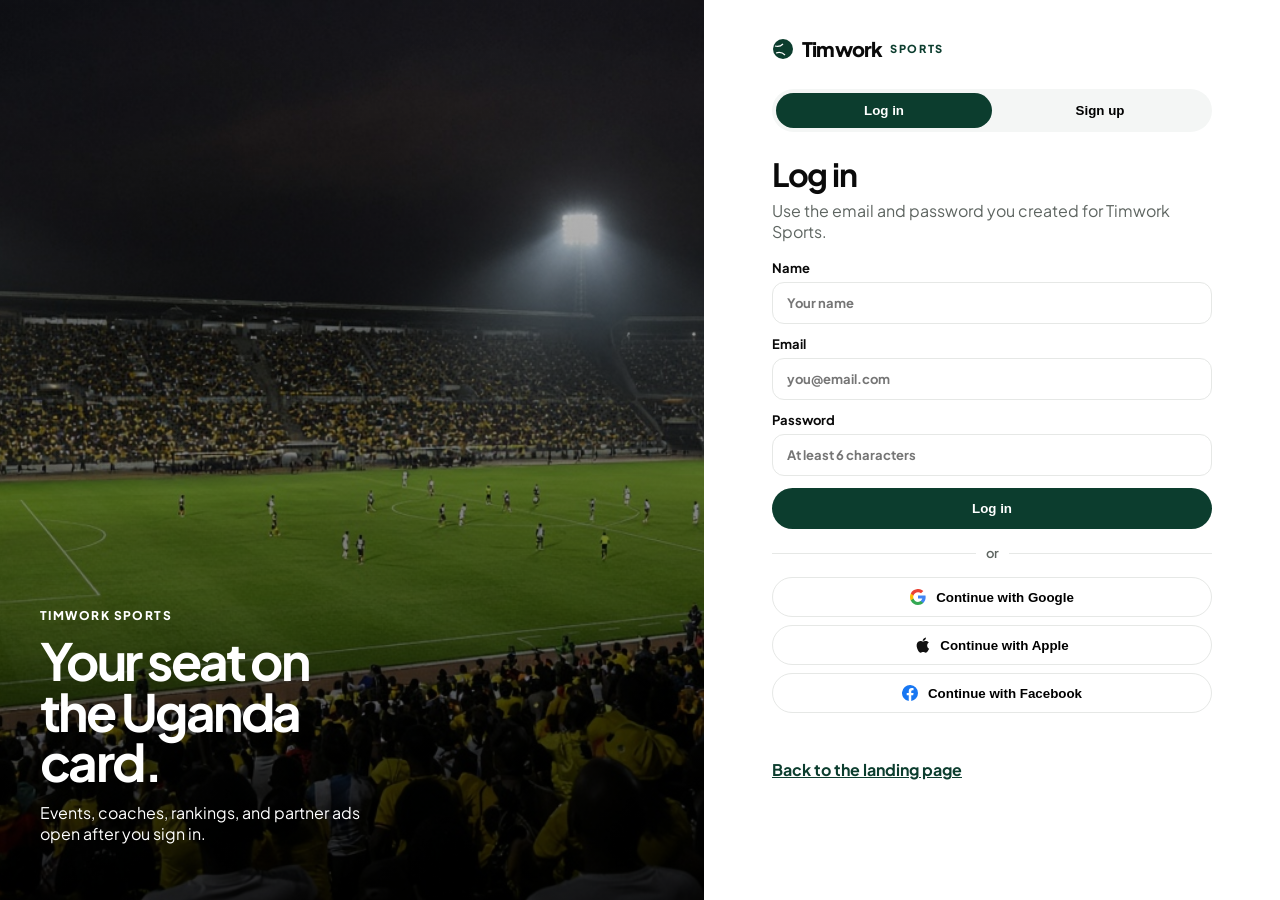
==== auth.html @ cdbce41a "Add the Timwork Sports site and keep the Crested Pass apps in one repo. The landing page, sign-up, a" ====
<!DOCTYPE html>
<html lang="en">
<head>
  <meta charset="UTF-8">
  <meta name="viewport" content="width=device-width, initial-scale=1">
  <title>Sign in · Timwork Sports</title>
  <meta name="theme-color" content="#ffffff">
  <link rel="preconnect" href="https://fonts.googleapis.com">
  <link rel="preconnect" href="https://fonts.gstatic.com" crossorigin>
  <link href="https://fonts.googleapis.com/css2?family=Plus+Jakarta+Sans:wght@400;500;600;700;800&display=swap" rel="stylesheet">
  <style>
    :root { --green: #0c3d2e; --green-dark: #07261c; --ink: #0a0a0a; --muted: #5e6561; --line: #e6e8e6; --soft: #f4f6f5; }
    * { box-sizing: border-box; }
    body { margin: 0; min-height: 100vh; font-family: "Plus Jakarta Sans", system-ui, sans-serif; color: var(--ink); background: #fff; overflow-x: clip; }
    input, select, button { max-width: 100%; }
    a { color: var(--green); font-weight: 700; }
    .split { min-height: 100vh; display: grid; grid-template-columns: 1.1fr 0.9fr; }
    .visual {
      background: #111 center/cover no-repeat;
      position: relative; color: #fff; display: flex; align-items: flex-end; padding: 40px;
    }
    .visual::after { content: ""; position: absolute; inset: 0; background: linear-gradient(180deg, rgba(0,0,0,.15), rgba(0,0,0,.72)); }
    .visual div { position: relative; z-index: 1; max-width: 28ch; }
    .visual h1 { margin: 8px 0; font-size: clamp(36px, 4vw, 56px); letter-spacing: -0.05em; line-height: .98; }
    .kicker { letter-spacing: .12em; text-transform: uppercase; font-size: 12px; font-weight: 800; }
    .panel { display: flex; align-items: flex-start; justify-content: center; padding: 36px 24px; overflow: auto; }
    form, .follow { width: min(440px, 100%); }
    .brand { display: flex; align-items: center; gap: 8px; font-weight: 800; letter-spacing: -0.04em; font-size: 20px; margin-bottom: 28px; color: inherit; text-decoration: none; }
    .brand small { color: var(--green); font-size: 11px; letter-spacing: .14em; }
    .switch { display: grid; grid-template-columns: 1fr 1fr; background: var(--soft); border-radius: 999px; padding: 4px; margin-bottom: 22px; }
    .switch button { border: 0; background: transparent; border-radius: 999px; padding: 10px; font-weight: 700; cursor: pointer; }
    .switch button.on { background: var(--green); color: #fff; }
    h2 { margin: 0 0 6px; letter-spacing: -0.04em; font-size: 32px; }
    .lead { margin: 0 0 18px; color: var(--muted); }
    label { display: grid; gap: 6px; font-size: 13px; font-weight: 700; margin-bottom: 12px; }
    input { border: 1px solid var(--line); border-radius: 12px; padding: 12px 14px; font: inherit; }
    input:focus { outline: 2px solid var(--green); border-color: transparent; }
    .btn { width: 100%; border: 0; border-radius: 999px; background: var(--green); color: #fff; font-weight: 700; padding: 13px; cursor: pointer; }
    .btn:hover { background: var(--green-dark); }
    .note { min-height: 1.3em; margin: 10px 0 0; font-size: 14px; color: #9b1c1c; }
    .note.ok { color: var(--green); }
    .back { display: inline-block; margin-top: 18px; }
    .or { display: grid; grid-template-columns: 1fr auto 1fr; align-items: center; gap: 10px; margin: 16px 0; color: var(--muted); font-size: 13px; font-weight: 600; }
    .or::before, .or::after { content: ""; height: 1px; background: var(--line); }
    .socials { display: grid; gap: 8px; }
    .social {
      width: 100%; border: 1px solid var(--line); background: #fff; border-radius: 999px;
      padding: 11px 14px; font-weight: 700; cursor: pointer; display: flex; align-items: center; justify-content: center; gap: 10px;
    }
    .social:hover { background: var(--soft); }
    .choices { display: flex; flex-wrap: wrap; gap: 8px; margin-bottom: 14px; }
    .choices button, .choices label {
      border: 1px solid var(--line); background: #fff; border-radius: 999px; padding: 8px 12px;
      font-weight: 700; font-size: 13px; cursor: pointer;
    }
    .choices button.on { background: var(--green); color: #fff; border-color: var(--green); }
    select { border: 1px solid var(--line); border-radius: 12px; padding: 12px 14px; font: inherit; width: 100%; background: #fff; }
    select:focus { outline: 2px solid var(--green); }
    .steps { display: flex; gap: 6px; margin-bottom: 14px; }
    .steps i { width: 28px; height: 4px; border-radius: 99px; background: var(--line); }
    .steps i.on { background: var(--green); }
    .follow { display: none; }
    .follow.show { display: block; }
    @media (max-width: 860px) {
      .split { grid-template-columns: 1fr; }
      .visual { min-height: 240px; }
    }
  </style>
</head>
<body>
  <div class="split">
    <aside class="visual" style="background-image:url('images/ug-hero-match.png')">
      <div>
        <p class="kicker">Timwork Sports</p>
        <h1>Your seat on the Uganda card.</h1>
        <p>Events, coaches, rankings, and partner ads open after you sign in.</p>
      </div>
    </aside>
    <main class="panel">
      <form id="form">
        <a class="brand" href="index.html">
          <svg width="22" height="22" viewBox="0 0 22 22" aria-hidden="true"><circle cx="11" cy="11" r="10" fill="#0c3d2e"/><path d="M3 8c3 1 5 1 8-2M4 15c3-1 6-1 9 2" stroke="#fff" stroke-width="1.2" fill="none"/></svg>
          Timwork <small>SPORTS</small>
        </a>
        <div class="switch" role="tablist">
          <button type="button" id="tabLogin" role="tab">Log in</button>
          <button type="button" id="tabSignup" role="tab">Sign up</button>
        </div>
        <h2 id="title">Log in</h2>
        <p class="lead" id="lead">Use the email and password you created for Timwork Sports.</p>
        <label id="nameLabel">Name<input name="name" autocomplete="name" placeholder="Your name"></label>
        <label>Email<input name="email" type="email" required autocomplete="email" placeholder="you@email.com"></label>
        <label>Password<input name="password" type="password" required minlength="6" autocomplete="current-password" placeholder="At least 6 characters"></label>
        <button class="btn" type="submit" id="submit">Log in</button>
        <div class="or">or</div>
        <div class="socials">
          <button class="social" type="button" data-provider="Google">
            <svg width="16" height="16" viewBox="0 0 18 18" aria-hidden="true"><path fill="#4285F4" d="M17.6 9.2c0-.6-.1-1.2-.2-1.8H9v3.4h4.8a4.1 4.1 0 0 1-1.8 2.7v2.2h2.9c1.7-1.6 2.7-3.9 2.7-6.5z"/><path fill="#34A853" d="M9 18c2.4 0 4.5-.8 6-2.2l-2.9-2.2c-.8.6-1.9.9-3.1.9-2.4 0-4.4-1.6-5.1-3.8H.9v2.3A9 9 0 0 0 9 18z"/><path fill="#FBBC05" d="M3.9 10.7A5.4 5.4 0 0 1 3.6 9c0-.6.1-1.2.3-1.7V5H.9A9 9 0 0 0 0 9c0 1.4.3 2.8.9 4l3-2.3z"/><path fill="#EA4335" d="M9 3.6c1.3 0 2.5.5 3.4 1.3l2.6-2.6A9 9 0 0 0 .9 5l3 2.3C4.6 5.2 6.6 3.6 9 3.6z"/></svg>
            Continue with Google
          </button>
          <button class="social" type="button" data-provider="Apple">
            <svg width="15" height="16" viewBox="0 0 16 18" aria-hidden="true"><path fill="#111" d="M13.2 9.5c0-2.2 1.8-3.3 1.9-3.4-1-1.5-2.6-1.7-3.2-1.7-1.4-.1-2.6.8-3.3.8s-1.7-.8-2.9-.8c-1.5 0-2.8.9-3.6 2.2-1.5 2.7-.4 6.6 1.1 8.8.7 1.1 1.6 2.3 2.7 2.2 1.1 0 1.5-.7 2.8-.7s1.7.7 2.9.7 1.9-1.1 2.6-2.1c.8-1.2 1.1-2.3 1.2-2.4-.1 0-2.2-.8-2.2-3.6zM11 3.2c.6-.7 1-1.7.9-2.7-1 .1-2.1.6-2.7 1.4-.6.7-1.1 1.7-.9 2.6 1 .1 2.1-.5 2.7-1.3z"/></svg>
            Continue with Apple
          </button>
          <button class="social" type="button" data-provider="Facebook">
            <svg width="16" height="16" viewBox="0 0 18 18" aria-hidden="true"><path fill="#1877F2" d="M18 9a9 9 0 1 0-10.4 8.9v-6.3H5.3V9h2.3V7c0-2.3 1.3-3.5 3.4-3.5 1 0 2 .2 2 .2v2.2h-1.1c-1.1 0-1.5.7-1.5 1.4V9h2.6l-.4 2.6h-2.2v6.3A9 9 0 0 0 18 9z"/></svg>
            Continue with Facebook
          </button>
        </div>
        <p class="note" id="note" role="status"></p>
        <a class="back" href="index.html">Back to the landing page</a>
      </form>
      <form class="follow" id="follow">
        <a class="brand" href="index.html">
          <svg width="22" height="22" viewBox="0 0 22 22" aria-hidden="true"><circle cx="11" cy="11" r="10" fill="#0c3d2e"/><path d="M3 8c3 1 5 1 8-2M4 15c3-1 6-1 9 2" stroke="#fff" stroke-width="1.2" fill="none"/></svg>
          Timwork <small>SPORTS</small>
        </a>
        <div class="steps" aria-hidden="true"><i class="on"></i><i class="on"></i></div>
        <h2>A few details</h2>
        <p class="lead">So the card opens on the sports you actually follow.</p>
        <p style="margin:0 0 8px;font-size:13px;font-weight:700">Which sports?</p>
        <div class="choices" id="sports">
          <button type="button" data-sport="Football">Football</button>
          <button type="button" data-sport="Basketball">Basketball</button>
          <button type="button" data-sport="Tennis">Tennis</button>
          <button type="button" data-sport="Boxing">Boxing</button>
          <button type="button" data-sport="Swimming">Swimming</button>
          <button type="button" data-sport="Athletics">Athletics</button>
        </div>
        <label>You are
          <select name="role">
            <option>Athlete</option>
            <option>Fan</option>
            <option>Coach</option>
            <option>Parent</option>
          </select>
        </label>
        <label>Home city
          <select name="city">
            <option>Kampala</option>
            <option>Entebbe</option>
            <option>Jinja</option>
            <option>Gulu</option>
          </select>
        </label>
        <p style="margin:0 0 8px;font-size:13px;font-weight:700">How did you hear about Timwork Sports?</p>
        <div class="choices" id="source">
          <button type="button" data-source="A friend">A friend</button>
          <button type="button" data-source="Instagram">Instagram</button>
          <button type="button" data-source="At the stadium">At the stadium</button>
          <button type="button" data-source="A coach">A coach</button>
          <button type="button" data-source="Search">Search</button>
          <button type="button" data-source="Other">Other</button>
        </div>
        <button class="btn" type="submit">Open the card</button>
        <p class="note" id="followNote" role="status"></p>
      </form>
    </main>
  </div>
  <script>
    const params = new URLSearchParams(location.search);
    let mode = params.get("mode") === "signup" ? "signup" : "login";
    const form = document.getElementById("form");
    const note = document.getElementById("note");
    const nameLabel = document.getElementById("nameLabel");
    const usersKey = "timwork_users";

    function users() {
      return JSON.parse(localStorage.getItem(usersKey) || "[]");
    }
    function saveUsers(list) {
      localStorage.setItem(usersKey, JSON.stringify(list));
    }
    function paint() {
      const signup = mode === "signup";
      document.getElementById("tabLogin").classList.toggle("on", !signup);
      document.getElementById("tabSignup").classList.toggle("on", signup);
      document.getElementById("title").textContent = signup ? "Create your account" : "Log in";
      document.getElementById("lead").textContent = signup
        ? "One account opens events, the shop, coaches, rankings, and ads."
        : "Use the email and password you created for Timwork Sports.";
      document.getElementById("submit").textContent = signup ? "Sign up" : "Log in";
      nameLabel.hidden = !signup;
      nameLabel.querySelector("input").required = signup;
      form.password.autocomplete = signup ? "new-password" : "current-password";
      note.textContent = "";
      note.className = "note";
      history.replaceState(null, "", "auth.html?mode=" + mode);
    }
    document.getElementById("tabLogin").onclick = () => { mode = "login"; paint(); };
    document.getElementById("tabSignup").onclick = () => { mode = "signup"; paint(); };

    let pending = null;
    let heard = "";
    const pickedSports = new Set();

    function sessionFor(user) {
      localStorage.setItem("timwork_session", JSON.stringify({
        name: user.name,
        email: user.email,
        sports: user.sports || [],
        role: user.role || "",
        city: user.city || "",
        heard: user.heard || "",
        provider: user.provider || "email"
      }));
    }
    function showFollow(user) {
      pending = user;
      form.hidden = true;
      document.getElementById("follow").classList.add("show");
    }
    function finish(user) {
      if (user.profile) {
        sessionFor(user);
        location.href = "timworksports.html";
        return;
      }
      showFollow(user);
    }

    form.addEventListener("submit", (event) => {
      event.preventDefault();
      const email = form.email.value.trim().toLowerCase();
      const password = form.password.value;
      const list = users();
      if (mode === "signup") {
        const name = form.name.value.trim();
        if (name.length < 2) {
          note.textContent = "Add your name.";
          return;
        }
        if (list.some((user) => user.email === email)) {
          note.textContent = "That email already has an account. Log in instead.";
          return;
        }
        const user = { name, email, password, provider: "email", profile: false };
        list.push(user);
        saveUsers(list);
        showFollow(user);
        return;
      }
      const found = list.find((user) => user.email === email && user.password === password);
      if (!found) {
        note.textContent = "Email or password does not match. Sign up if you are new.";
        return;
      }
      finish(found);
    });

    document.querySelectorAll(".social").forEach((button) => {
      button.addEventListener("click", () => {
        const provider = button.dataset.provider;
        const email = form.email.value.trim().toLowerCase();
        const name = form.name.value.trim();
        const list = users();
        if (!email || !email.includes("@")) {
          mode = "signup";
          paint();
          note.textContent = "Add your name and email, then continue with " + provider + ".";
          form.email.focus();
          return;
        }
        const existing = list.find((user) => user.email === email);
        if (existing) {
          existing.provider = provider;
          saveUsers(list);
          finish(existing);
          return;
        }
        if (name.length < 2) {
          mode = "signup";
          paint();
          note.textContent = "Add your name, then continue with " + provider + ".";
          form.name.focus();
          return;
        }
        const user = { name, email, password: "social-" + provider, provider, profile: false };
        list.push(user);
        saveUsers(list);
        showFollow(user);
      });
    });

    document.getElementById("sports").addEventListener("click", (event) => {
      const button = event.target.closest("button");
      if (!button) return;
      const sport = button.dataset.sport;
      if (pickedSports.has(sport)) pickedSports.delete(sport);
      else pickedSports.add(sport);
      button.classList.toggle("on", pickedSports.has(sport));
    });

    document.getElementById("source").addEventListener("click", (event) => {
      const button = event.target.closest("button");
      if (!button) return;
      heard = button.dataset.source;
      document.querySelectorAll("#source button").forEach((item) => item.classList.toggle("on", item === button));
    });

    document.getElementById("follow").addEventListener("submit", (event) => {
      event.preventDefault();
      const followNote = document.getElementById("followNote");
      const sports = [...pickedSports];
      if (!sports.length) {
        followNote.textContent = "Pick at least one sport.";
        return;
      }
      if (!heard) {
        followNote.textContent = "Tell us how you heard about the app.";
        return;
      }
      const profile = {
        sports,
        role: event.target.role.value,
        city: event.target.city.value,
        heard,
        profile: true
      };
      const list = users().map((user) => user.email === pending.email ? { ...user, ...profile } : user);
      saveUsers(list);
      sessionFor(list.find((user) => user.email === pending.email));
      location.href = "timworksports.html";
    });

    if (JSON.parse(localStorage.getItem("timwork_session") || "null")) {
      location.replace("timworksports.html");
    }
    paint();
  </script>
</body>
</html>
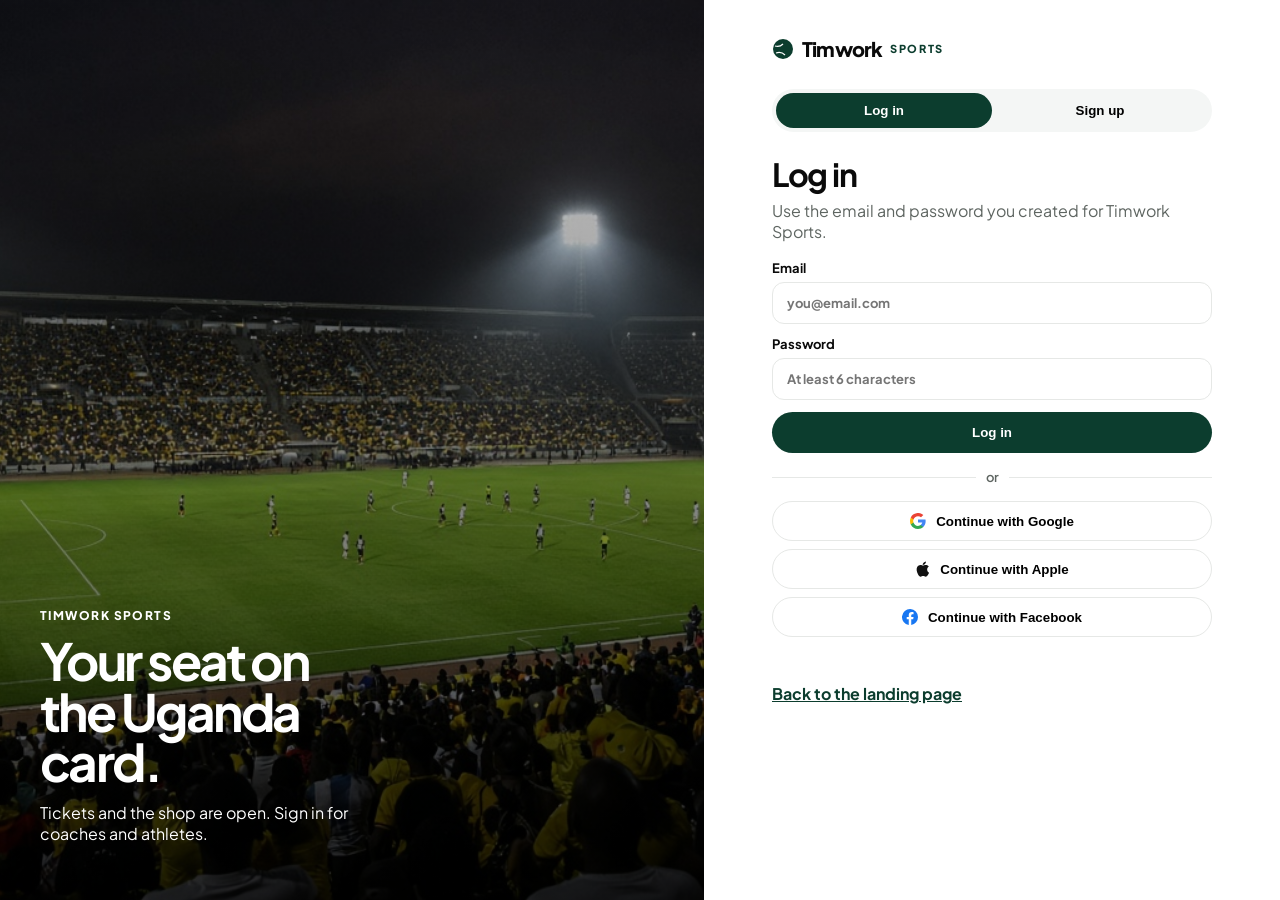
==== commit 5701856c: "Open tickets and the shop to guests, and add athlete follows plus notifications in the Android app. " ====
--- a/auth.html
+++ b/auth.html
@@ -8,6 +8,7 @@
   <link rel="preconnect" href="https://fonts.googleapis.com">
   <link rel="preconnect" href="https://fonts.gstatic.com" crossorigin>
   <link href="https://fonts.googleapis.com/css2?family=Plus+Jakarta+Sans:wght@400;500;600;700;800&display=swap" rel="stylesheet">
+  <link rel="stylesheet" href="ui.css">
   <style>
     :root { --green: #0c3d2e; --green-dark: #07261c; --ink: #0a0a0a; --muted: #5e6561; --line: #e6e8e6; --soft: #f4f6f5; }
     * { box-sizing: border-box; }
@@ -73,7 +74,7 @@
       <div>
         <p class="kicker">Timwork Sports</p>
         <h1>Your seat on the Uganda card.</h1>
-        <p>Events, coaches, rankings, and partner ads open after you sign in.</p>
+        <p>Tickets and the shop are open. Sign in for coaches and athletes.</p>
       </div>
     </aside>
     <main class="panel">
@@ -177,7 +178,7 @@
       document.getElementById("tabSignup").classList.toggle("on", signup);
       document.getElementById("title").textContent = signup ? "Create your account" : "Log in";
       document.getElementById("lead").textContent = signup
-        ? "One account opens events, the shop, coaches, rankings, and ads."
+        ? "An account opens coaches and athlete profiles. Tickets and the shop stay open without one."
         : "Use the email and password you created for Timwork Sports.";
       document.getElementById("submit").textContent = signup ? "Sign up" : "Log in";
       nameLabel.hidden = !signup;
@@ -185,7 +186,8 @@
       form.password.autocomplete = signup ? "new-password" : "current-password";
       note.textContent = "";
       note.className = "note";
-      history.replaceState(null, "", "auth.html?mode=" + mode);
+      const next = new URLSearchParams(location.search).get("next");
+      history.replaceState(null, "", "auth.html?mode=" + mode + (next ? "&next=" + encodeURIComponent(next) : ""));
     }
     document.getElementById("tabLogin").onclick = () => { mode = "login"; paint(); };
     document.getElementById("tabSignup").onclick = () => { mode = "signup"; paint(); };
@@ -210,10 +212,14 @@
       form.hidden = true;
       document.getElementById("follow").classList.add("show");
     }
+    function afterAuth() {
+      const next = new URLSearchParams(location.search).get("next") || "";
+      location.href = /^(detail|feed|timworksports)\.html([?#]|$)/.test(next) ? next : "timworksports.html";
+    }
     function finish(user) {
       if (user.profile) {
         sessionFor(user);
-        location.href = "timworksports.html";
+        afterAuth();
         return;
       }
       showFollow(user);
@@ -251,34 +257,22 @@
     document.querySelectorAll(".social").forEach((button) => {
       button.addEventListener("click", () => {
         const provider = button.dataset.provider;
-        const email = form.email.value.trim().toLowerCase();
-        const name = form.name.value.trim();
-        const list = users();
-        if (!email || !email.includes("@")) {
-          mode = "signup";
-          paint();
-          note.textContent = "Add your name and email, then continue with " + provider + ".";
-          form.email.focus();
-          return;
-        }
-        const existing = list.find((user) => user.email === email);
-        if (existing) {
-          existing.provider = provider;
-          saveUsers(list);
-          finish(existing);
-          return;
-        }
-        if (name.length < 2) {
-          mode = "signup";
-          paint();
-          note.textContent = "Add your name, then continue with " + provider + ".";
-          form.name.focus();
-          return;
-        }
-        const user = { name, email, password: "social-" + provider, provider, profile: false };
+        const user = {
+          name: "Amara N.",
+          email: "amara@timwork.sports",
+          password: "demo",
+          provider,
+          profile: true,
+          sports: ["Football"],
+          role: "Fan",
+          city: "Kampala",
+          heard: "App"
+        };
+        const list = users().filter((item) => item.email !== user.email);
         list.push(user);
         saveUsers(list);
-        showFollow(user);
+        sessionFor(user);
+        afterAuth();
       });
     });
 
@@ -320,11 +314,11 @@
       const list = users().map((user) => user.email === pending.email ? { ...user, ...profile } : user);
       saveUsers(list);
       sessionFor(list.find((user) => user.email === pending.email));
-      location.href = "timworksports.html";
+      afterAuth();
     });
 
     if (JSON.parse(localStorage.getItem("timwork_session") || "null")) {
-      location.replace("timworksports.html");
+      afterAuth();
     }
     paint();
   </script>
--- a/ui.css
+++ b/ui.css
@@ -0,0 +1,103 @@
+/* Shared Timwork UI. Event listings follow the Ticketmaster / Eventbrite pattern:
+   a date chip on the photo, the price on its own row, and a sticky ticket bar. */
+[hidden] { display: none !important; }
+html {
+  scrollbar-width: none;
+  -ms-overflow-style: none;
+}
+html::-webkit-scrollbar,
+body::-webkit-scrollbar {
+  width: 0;
+  height: 0;
+  display: none;
+}
+:root {
+  --green: #0c3d2e;
+  --green-dark: #07261c;
+  --ink: #0a0a0a;
+  --muted: #5c6560;
+  --line: #e7eae8;
+  --soft: #f4f6f5;
+  --canvas: #f3f5f4;
+  --radius: 16px;
+  --bar: 64px;
+}
+:focus-visible { outline: 2px solid var(--green); outline-offset: 2px; }
+body.canvas { background: var(--canvas); }
+body.canvas .sheet { background: transparent; }
+.card-photo { position: relative; }
+.std-nav {
+  position: sticky;
+  top: 0;
+  z-index: 30;
+  background: rgba(255, 255, 255, .94);
+  backdrop-filter: saturate(1.2) blur(16px);
+  border-bottom: 1px solid var(--line);
+}
+.sheet > .std-nav {
+  margin-left: calc(var(--gutter, 20px) * -1);
+  margin-right: calc(var(--gutter, 20px) * -1);
+  padding-left: var(--gutter, 20px);
+  padding-right: var(--gutter, 20px);
+}
+.datechip {
+  position: absolute;
+  top: 10px;
+  left: 10px;
+  z-index: 1;
+  min-width: 46px;
+  padding: 6px 8px 5px;
+  border-radius: 10px;
+  background: #fff;
+  color: var(--ink);
+  text-align: center;
+  line-height: 1;
+  box-shadow: 0 6px 16px rgba(0, 0, 0, .16);
+}
+.datechip b { display: block; font-size: 18px; letter-spacing: -0.04em; }
+.datechip small {
+  display: block;
+  margin-top: 2px;
+  font-size: 10px;
+  font-weight: 800;
+  letter-spacing: .08em;
+  text-transform: uppercase;
+  color: var(--green);
+}
+.badge.corner { left: auto; right: 10px; }
+.price {
+  display: flex;
+  justify-content: space-between;
+  align-items: baseline;
+  gap: 8px;
+  margin-top: 10px;
+  font-weight: 800;
+}
+.price .when { font-weight: 600; color: var(--muted); font-size: 12px; }
+.buybar {
+  position: fixed;
+  left: 0;
+  right: 0;
+  bottom: 0;
+  z-index: 25;
+  display: flex;
+  align-items: center;
+  justify-content: space-between;
+  gap: 12px;
+  margin: 0;
+  padding: 12px clamp(16px, 3vw, 40px) calc(12px + env(safe-area-inset-bottom));
+  background: rgba(255, 255, 255, .96);
+  border-top: 1px solid var(--line);
+  backdrop-filter: blur(12px);
+}
+body:has(.buybar) { padding-bottom: 88px; }
+.buybar b { display: block; font-size: 18px; letter-spacing: -0.03em; }
+.buybar span { color: var(--muted); font-size: 13px; }
+.buybar .note { margin: 0; }
+html[data-theme="dark"] body.canvas { background: #000; }
+html[data-theme="dark"] .std-nav,
+html[data-theme="dark"] .buybar { background: rgba(12, 12, 12, .94); border-color: #242424; color: #fff; }
+html[data-theme="dark"] .datechip { background: #141414; color: #fff; }
+html[data-theme="dark"] .datechip small,
+html[data-theme="dark"] .price .when,
+html[data-theme="dark"] .buybar span { color: #b7c7bf; }
